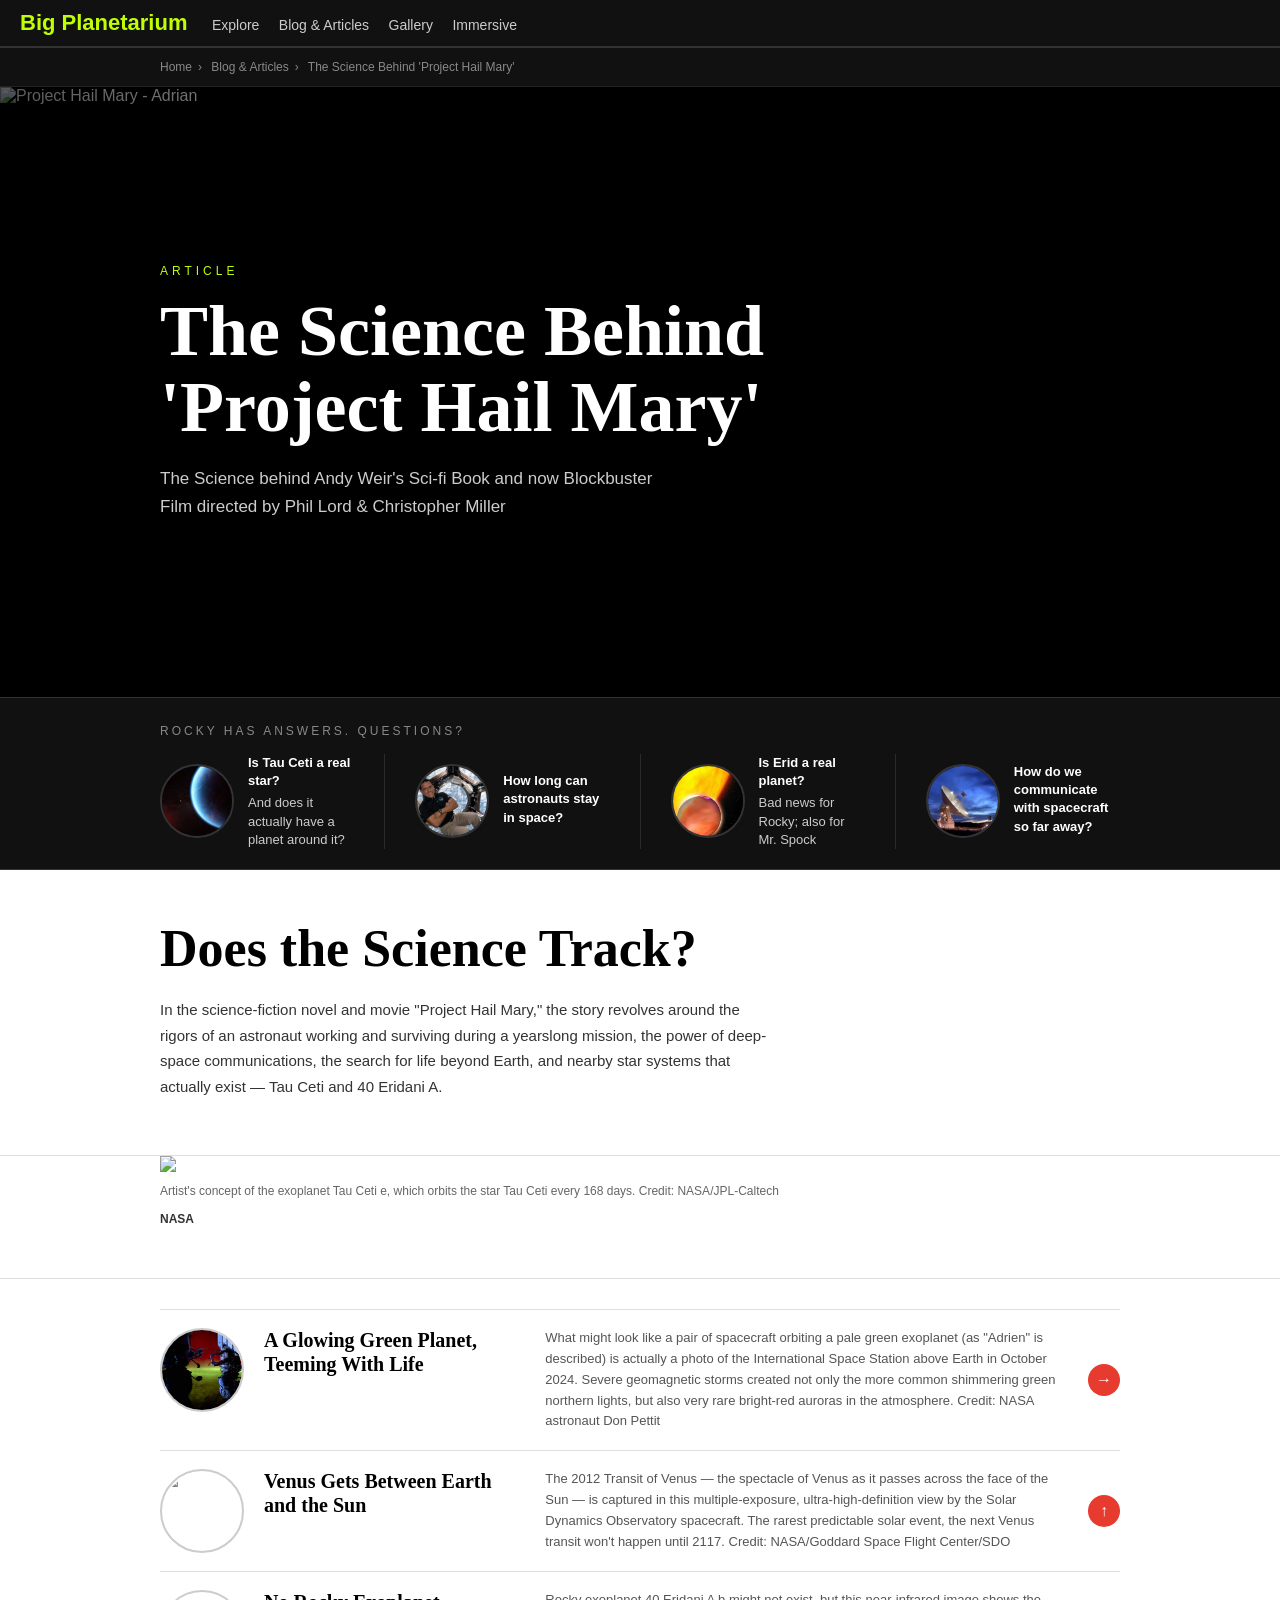
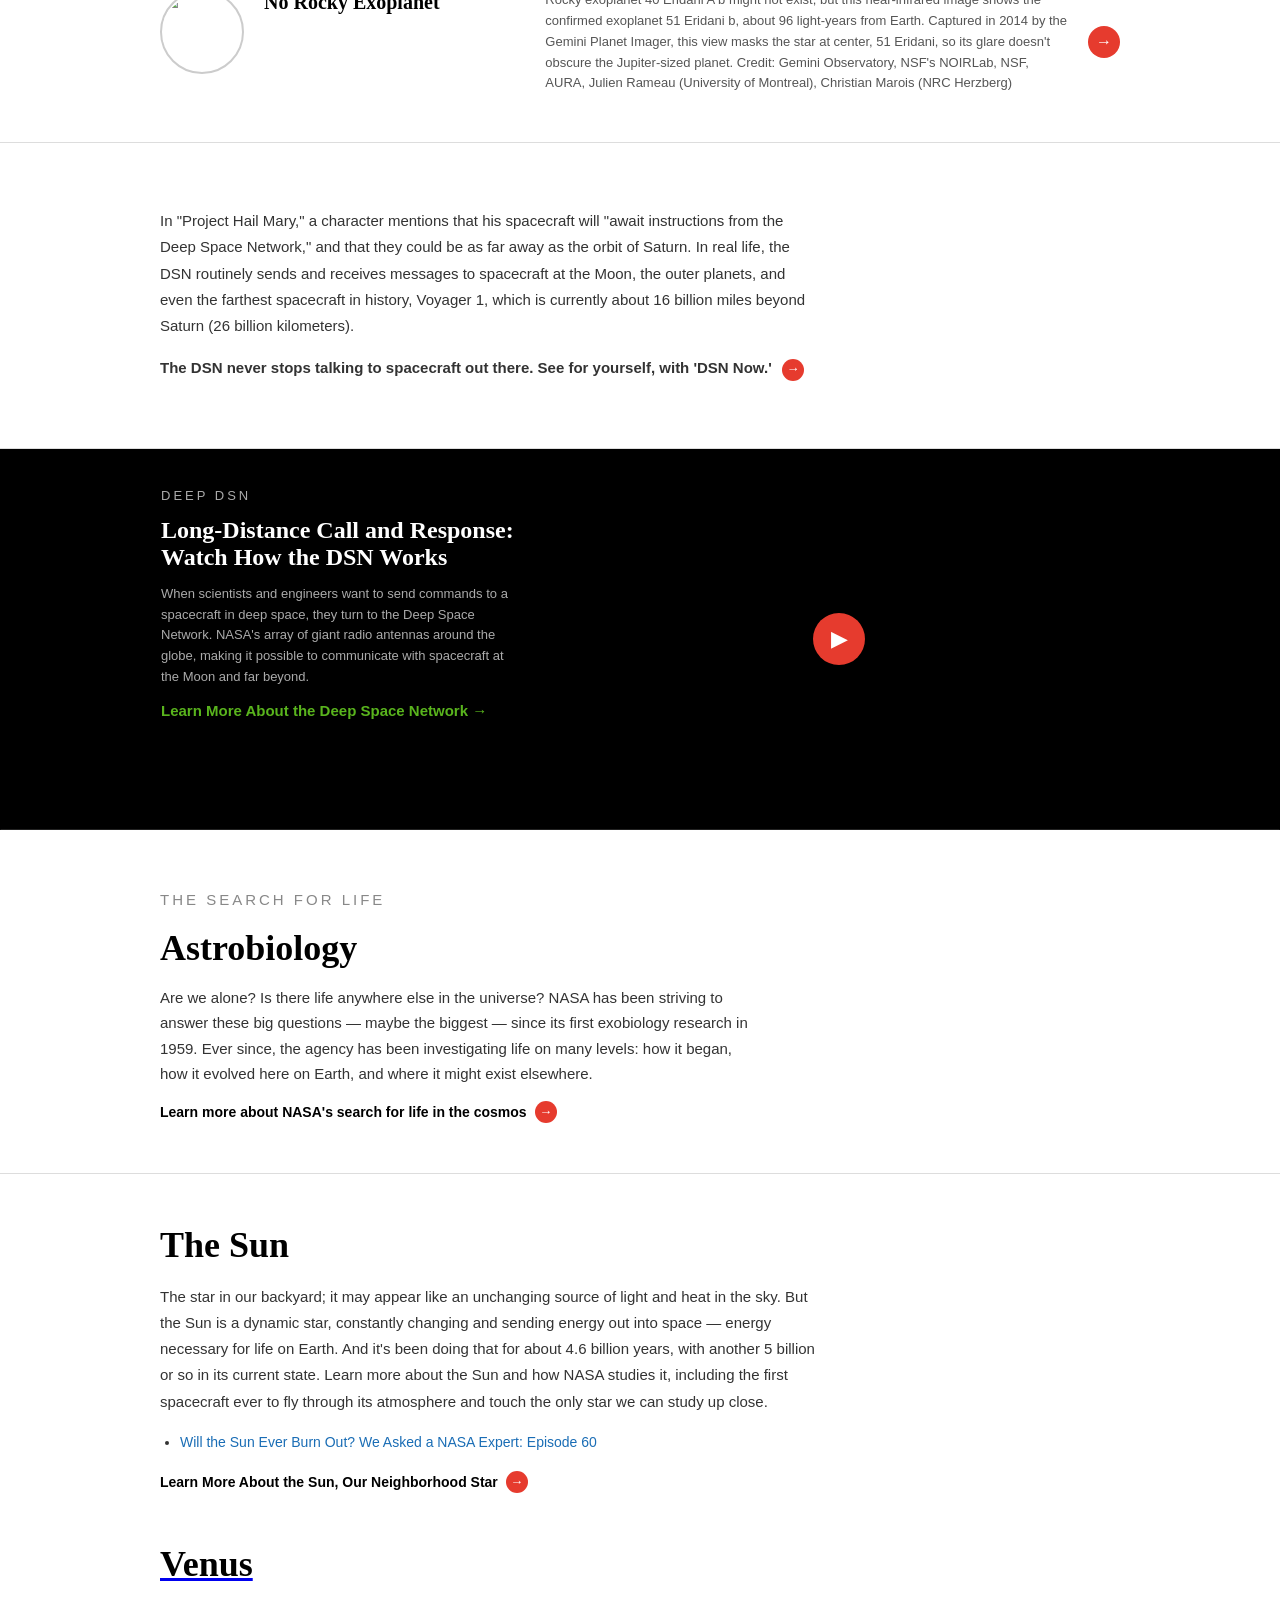
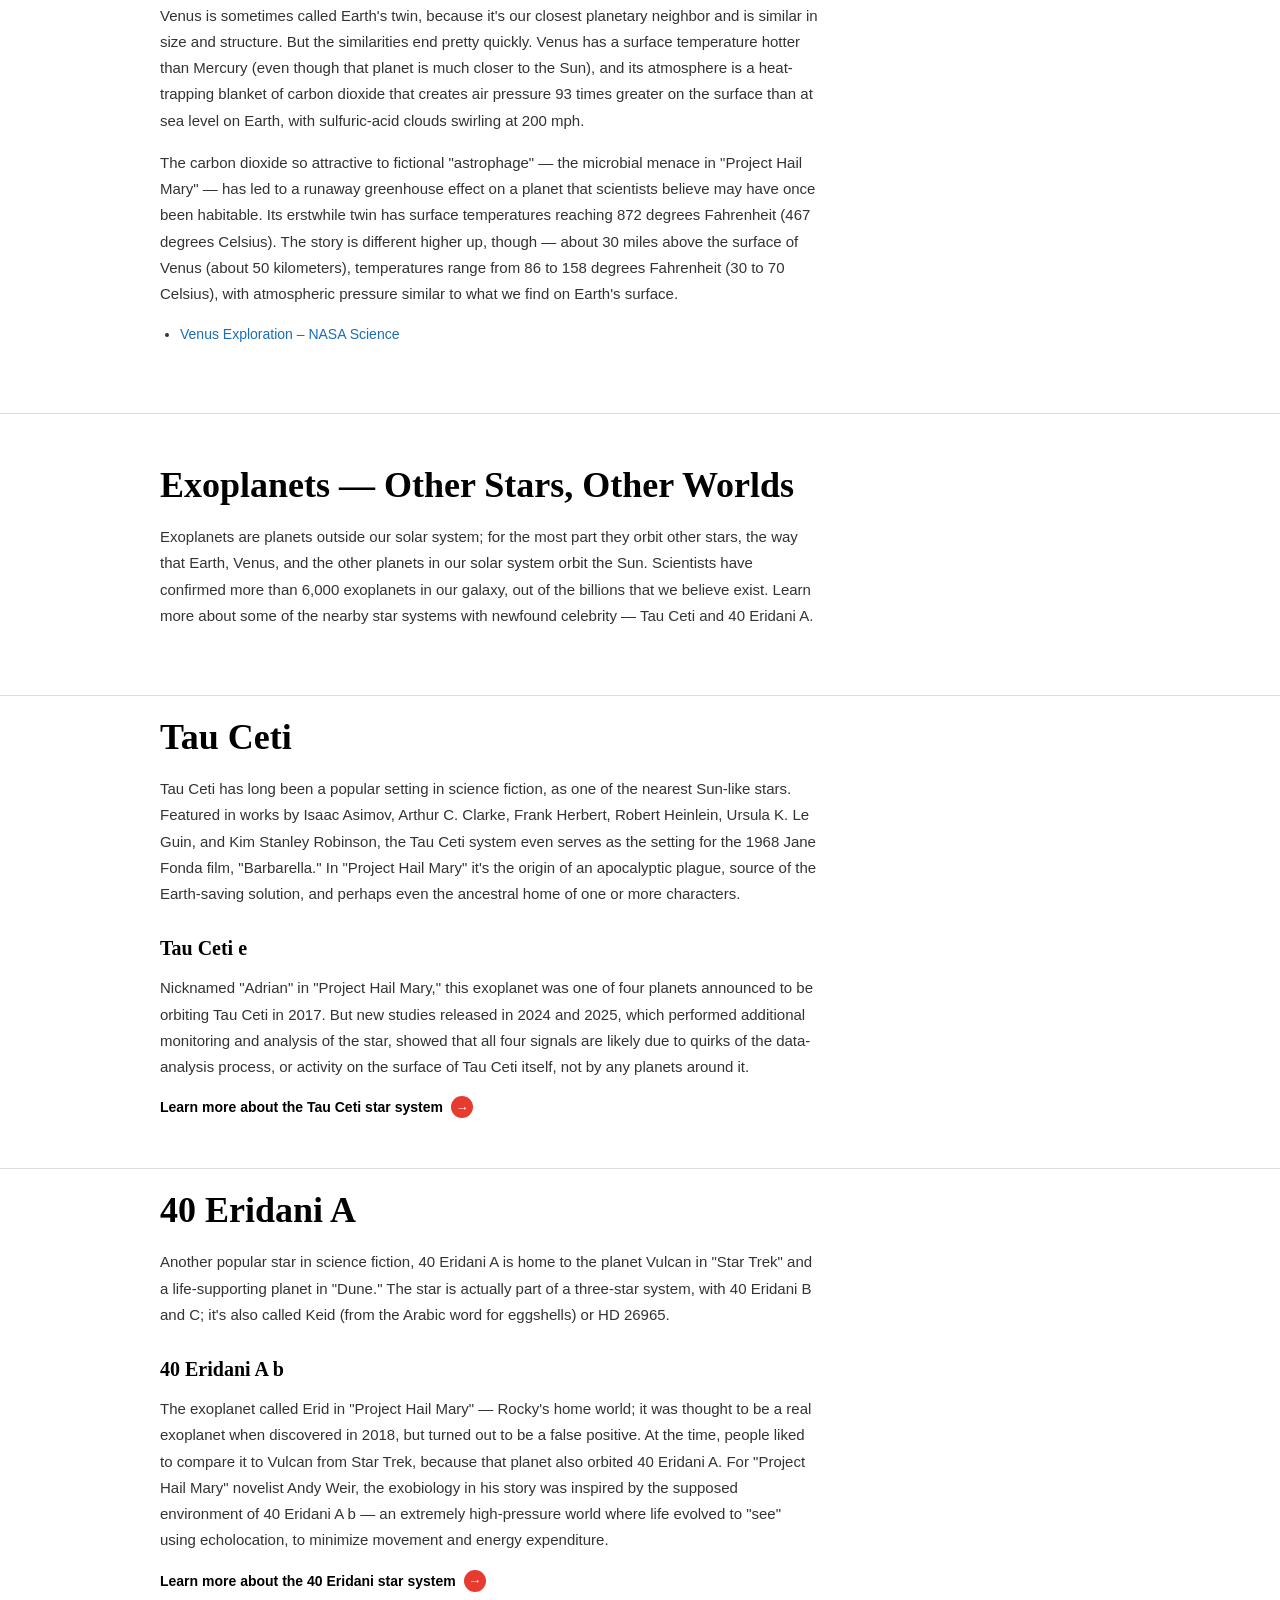
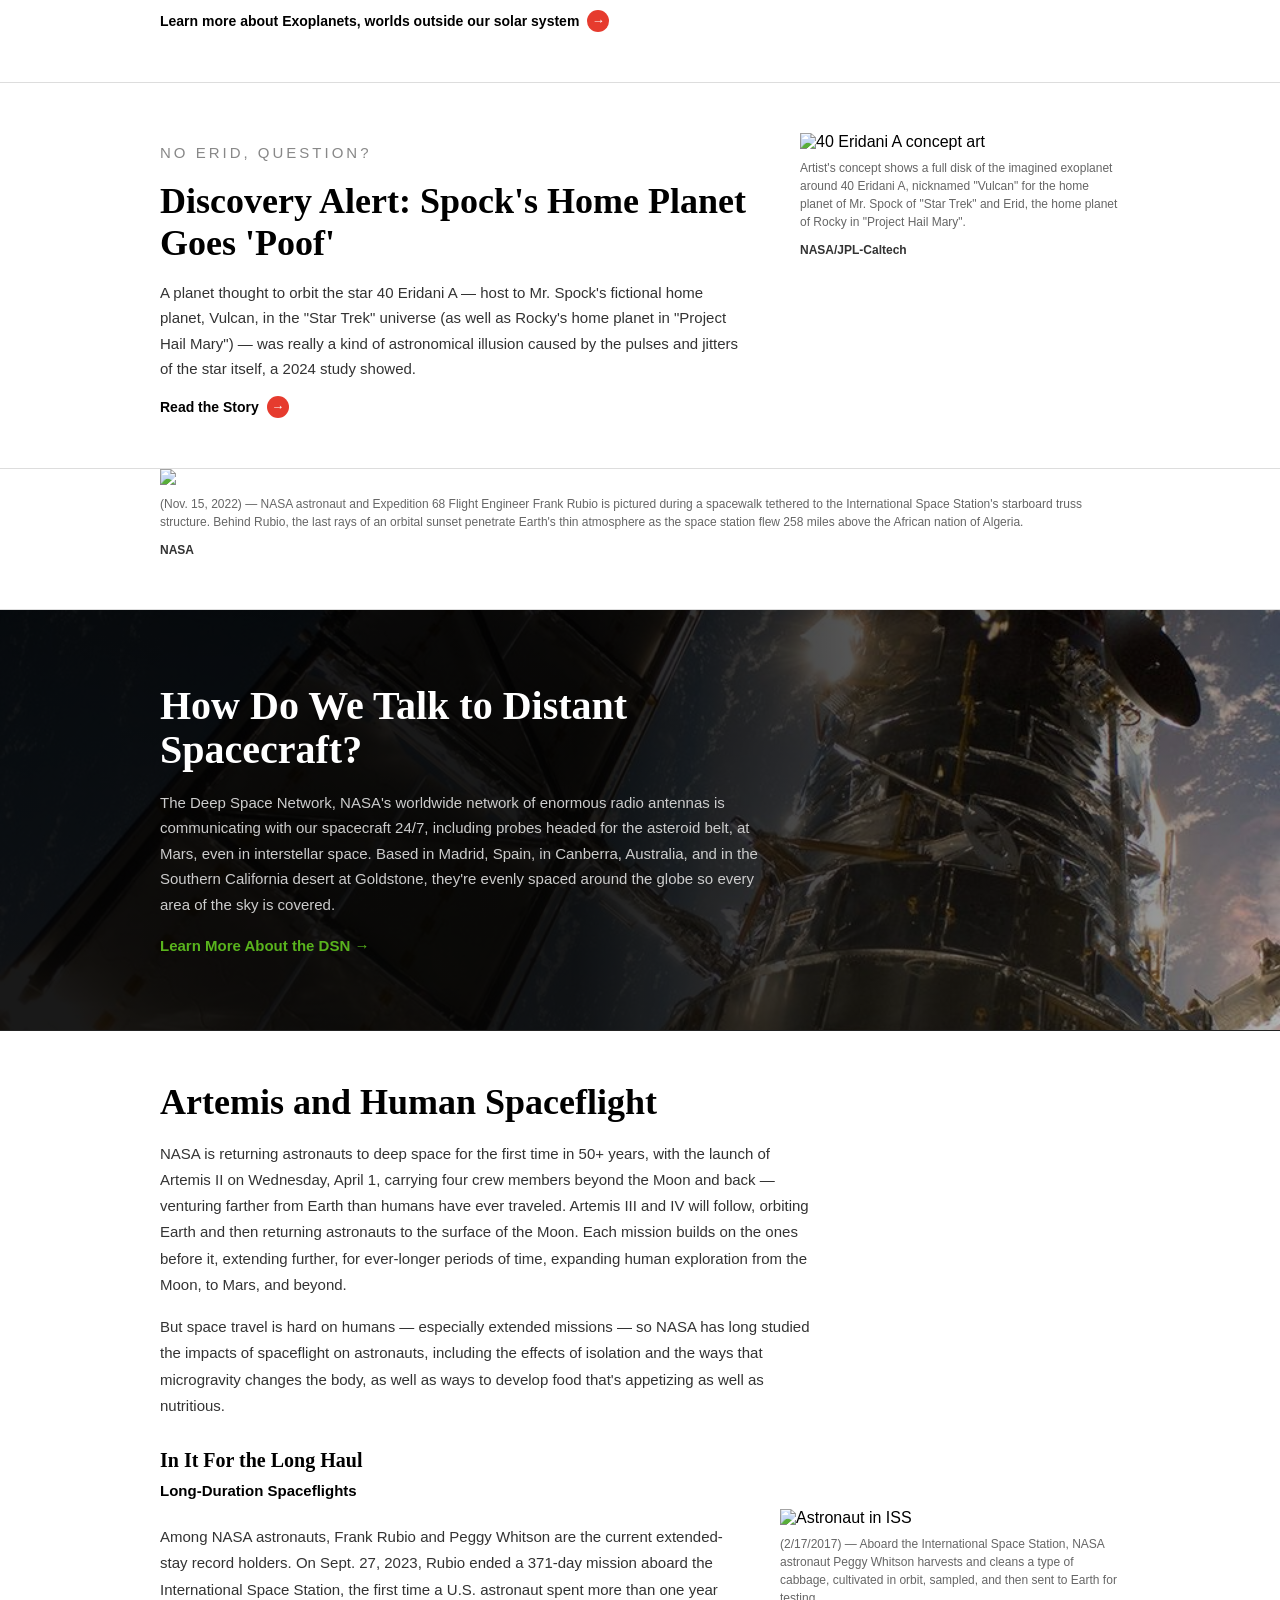
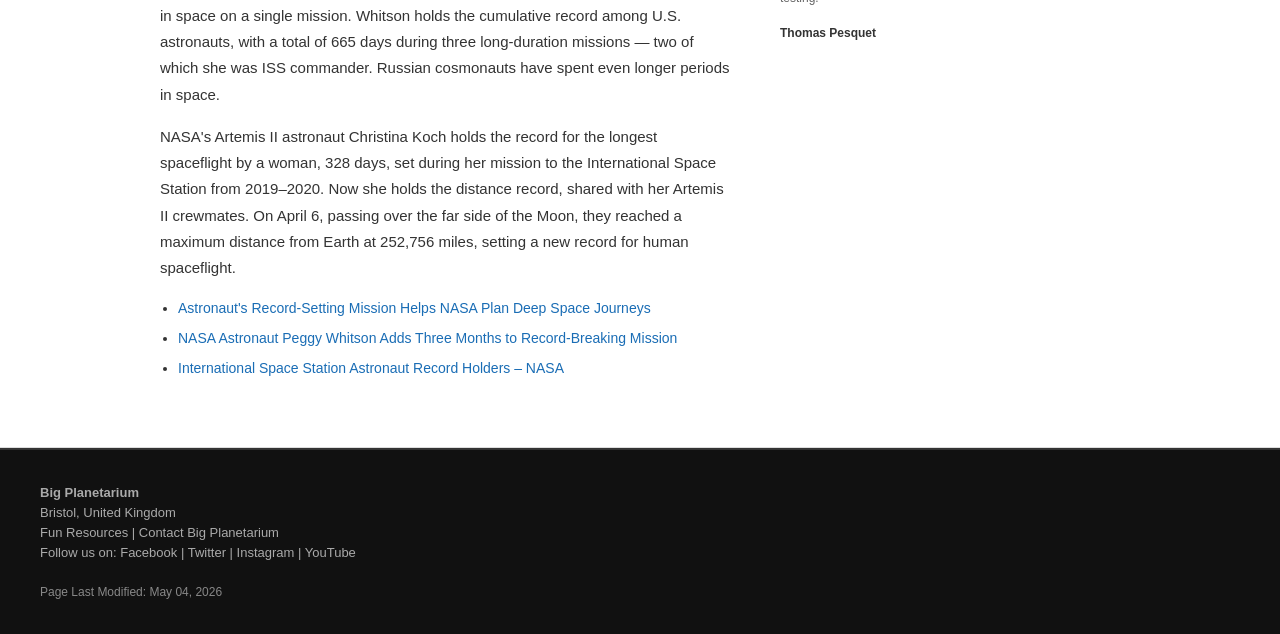
==== tau-ceti.html @ 859c934b "upload Venus overview, and PHM article" ====
<!DOCTYPE html>
<html lang="en">
<head>
    <meta charset="UTF-8">
    <meta name="viewport" content="width=device-width, initial-scale=1.0">
    <title>The Science Behind 'Project Hail Mary'</title>
    <link rel="stylesheet" href="style.css">
    <style>
        /* ── Article-page specific styles ── */

        /* breadcrumb */
        .breadcrumb {
            font-size: 12px;
            color: #888;
            padding: 12px 160px;
            background-color: #111;
            border-bottom: 1px solid #222;
        }
        .breadcrumb a { color: #888; text-decoration: none; }
        .breadcrumb a:hover { color: #fff; }
        .breadcrumb span { margin: 0 6px; }

        /* article hero — full immersive, matches index.html hero */
        .article-hero {
            background: linear-gradient(
                90deg,
                rgba(0, 0, 0, 0.65),
                rgba(0, 0, 0, 0.0)
            );
            border-bottom: 1px solid #333;
            position: relative;
            overflow: hidden;
            min-height: 50vh;
            display: flex;
            padding: 80px 160px;
            flex-direction: column;
            justify-content: center;
            align-items: flex-start;
        }

        /* background image sits behind content */
        .article-hero-bg {
            position: absolute;
            z-index: -1;
            top: 50%;
            left: 50%;
            transform: translate(-50%, -50%);
            min-width: 100%;
            min-height: 100%;
            object-fit: contain;
            
        }

        .article-hero .hero-label {
            font-size: 12px;
            letter-spacing: 4px;
            color: #c0fe04;
            text-transform: uppercase;
            margin: 0 0 16px 0;
        }

        .article-hero h1 {
            font-family: Rogan, serif;
            font-weight: bold;
            font-size: 72px;
            color: #fff;
            line-height: 1.05;
            margin: 0 0 20px 0;
            max-width: 700px;
        }

        .article-hero .hero-sub {
            font-size: 17px;
            color: #ccc;
            max-width: 520px;
            line-height: 1.6;
            margin: 0;
        }

        /* article title block */
        .article-title-block {
            background-color: #fff;
            color: #000;
            padding: 50px 160px 40px;
            border-bottom: 1px solid #ddd;
        }
        .article-title-block h1 {
            font-family: Rogan, serif;
            font-size: 52px;
            font-weight: bold;
            line-height: 1.1;
            margin: 0 0 20px 0;
            max-width: 700px;
            color: #000;
        }
        .article-title-block .intro-text {
            font-size: 15px;
            color: #333;
            line-height: 1.7;
            max-width: 620px;
            margin-bottom: 16px;
        }

        /* dark Q&A strip */
        .qa-strip {
            background-color: #111;
            padding: 20px 160px;
            border-bottom: 1px solid #333;
        }
        .qa-strip .label {
            margin-bottom: 16px;
        }
        .qa-row {
            display: flex;
            gap: 0;
            align-items: stretch;
        }
        .qa-item {
            display: flex;
            align-items: center;
            gap: 14px;
            flex: 1;
            padding-right: 30px;
            border-right: 1px solid #2a2a2a;
            margin-right: 30px;
            cursor: pointer;
        }
        .qa-item:last-child {
            border-right: none;
            margin-right: 0;
            padding-right: 0;
        }
        .qa-item img {
            width: 70px;
            height: 70px;
            border-radius: 50%;
            object-fit: cover;
            flex-shrink: 0;
            border: 2px solid #333;
        }
        .qa-item-text p {
            margin: 0;
            font-size: 13px;
            color: #ccc;
            line-height: 1.4;
        }
        .qa-item-text p:first-child {
            font-weight: bold;
            color: #fff;
            margin-bottom: 4px;
        }

        /* article content sections (white bg) */
        .article-section {
            background-color: #fff;
            color: #000;
            padding: 50px 160px;
            border-bottom: 1px solid #ddd;
        }
        .article-section h2 {
            font-family: Rogan, serif;
            font-size: 36px;
            font-weight: bold;
            margin: 0 0 18px 0;
            max-width: 680px;
            color: #000;
        }
        .article-section h3 {
            font-family: Rogan, serif;
            font-size: 20px;
            font-weight: bold;
            margin: 30px 0 10px;
            color: #000;
        }
        .article-section p {
            font-size: 15px;
            color: #333;
            line-height: 1.75;
            max-width: 660px;
            margin-bottom: 16px;
        }
        .article-section ul {
            padding-left: 18px;
            max-width: 660px;
        }
        .article-section ul li {
            font-size: 14px;
            color: #333;
            line-height: 1.7;
            margin-bottom: 6px;
        }
        .article-section ul li a {
            color: #1a6db5;
            text-decoration: none;
        }
        .article-section ul li a:hover { text-decoration: underline; }

        /* two-column article layout (text left, image right) */
        .article-two-col {
            display: flex;
            gap: 50px;
            align-items: flex-start;
        }
        .article-two-col .col-text { flex: 1; }
        .article-two-col .col-img {
            flex: 0 0 340px;
        }
        .article-two-col .col-img img {
            width: 100%;
            object-fit: cover;
            display: block;
        }
        .article-two-col .col-img .img-caption {
            font-size: 12px;
            color: #666;
            line-height: 1.5;
            margin-top: 8px;
        }
        .article-two-col .col-img .img-credit {
            font-size: 12px;
            color: #333;
            font-weight: bold;
            margin-top: 3px;
        }

        /* "Images at top" linked list */
        .images-list {
            background-color: #fff;
            padding: 30px 160px;
            border-bottom: 1px solid #ddd;
        }
        .images-list h4 {
            font-size: 14px;
            color: #333;
            margin: 0 0 20px;
            font-weight: normal;
        }
        .images-list-item {
            display: flex;
            align-items: flex-start;
            gap: 20px;
            padding: 18px 0;
            border-top: 1px solid #ddd;
        }
        .images-list-item img {
            width: 80px;
            height: 80px;
            border-radius: 50%;
            object-fit: cover;
            flex-shrink: 0;
            border: 2px solid #ccc;
        }
        .images-list-item .item-title {
            font-family: Rogan, serif;
            font-size: 20px;
            font-weight: bold;
            color: #000;
            flex: 1;
            line-height: 1.2;
        }
        .images-list-item .item-desc {
            font-size: 13px;
            color: #555;
            line-height: 1.6;
            flex: 2;
        }
        .images-list-item .item-arrow {
            width: 32px;
            height: 32px;
            background-color: #e63b2e;
            border-radius: 50%;
            display: flex;
            align-items: center;
            justify-content: center;
            flex-shrink: 0;
            color: #fff;
            font-size: 16px;
            text-decoration: none;
            align-self: center;
        }

        /* full-width inline image */
        .article-full-img {
            background-color: #fff;
            padding: 0 160px 40px;
            border-bottom: 1px solid #ddd;
        }
        .article-full-img img {
            width: 100%;
            max-height: 480px;
            object-fit: cover;
            display: block;
        }
        .article-full-img .img-caption {
            font-size: 12px;
            color: #666;
            margin-top: 8px;
            line-height: 1.5;
        }
        .article-full-img .img-credit {
            font-size: 12px;
            color: #333;
            font-weight: bold;
        }

        /* related links list inside article-section */
        .related-links {
            list-style: none;
            padding: 0;
            margin: 12px 0 20px;
            max-width: 660px;
            border-top: 1px solid #ddd;
        }
        .related-links li {
            border-bottom: 1px solid #ddd;
        }
        .related-links li a {
            display: flex;
            align-items: center;
            gap: 14px;
            padding: 14px 0;
            text-decoration: none;
        }
        .related-links li a img {
            width: 60px;
            height: 60px;
            border-radius: 50%;
            object-fit: cover;
            flex-shrink: 0;
            border: 2px solid #ccc;
        }
        .related-links li a .link-title {
            font-family: Rogan, serif;
            font-size: 18px;
            font-weight: bold;
            color: #000;
            flex: 1;
        }
        .related-links li a .link-arrow {
            width: 28px;
            height: 28px;
            background-color: #e63b2e;
            border-radius: 50%;
            display: flex;
            align-items: center;
            justify-content: center;
            color: #fff;
            font-size: 14px;
            flex-shrink: 0;
        }

        /* dark feature section (full bleed bg image) */
        .dark-feature {
            position: relative;
            overflow: hidden;
            min-height: 420px;
            display: flex;
            align-items: center;
            border-bottom: 1px solid #222;
            background: linear-gradient(90deg, rgba(0,0,0,0.9) 45%, rgba(0,0,0,0.3) 100%);
        }
        .dark-feature-bg {
            position: absolute;
            z-index: -1;
            top: 50%; left: 50%;
            transform: translate(-50%, -50%);
            min-width: 100%; min-height: 100%;
            object-fit: cover;
        }
        .dark-feature-content {
            padding: 60px 160px;
            max-width: 620px;
            color: #fff;
        }
        .dark-feature-content h2 {
            font-family: Rogan, serif;
            font-size: 40px;
            font-weight: bold;
            margin: 0 0 18px;
            line-height: 1.1;
        }
        .dark-feature-content p {
            font-size: 15px;
            color: #ccc;
            line-height: 1.7;
            margin-bottom: 20px;
        }

        /* video embed card */
        .video-card {
            background-color: #000000;
            border: 1px solid #000000;
            padding: 30px 160px;
            display: flex;
            gap: 40px;
            align-items: flex-start;
            border-bottom: 1px solid #222;
        }
        .video-card-text {
            flex: 1;
        }
        .video-card-text .label { margin-bottom: 10px; }
        .video-card-text h3 {
            font-family: Rogan, serif;
            font-size: 24px;
            font-weight: bold;
            color: #fff;
            margin: 0 0 12px;
        }
        .video-card-text p {
            font-size: 13px;
            color: #aaa;
            line-height: 1.6;
            margin-bottom: 14px;
        }
        .video-card-thumb {
            flex: 0 0 340px;
            position: relative;
        }
        .video-card-thumb img {
            width: 100%;
            height: 200px;
            object-fit: cover;
            display: block;
        }
        .play-btn {
            position: absolute;
            top: 50%; left: 50%;
            transform: translate(-50%, -50%);
            width: 52px; height: 52px;
            background-color: #e63b2e;
            border-radius: 50%;
            display: flex;
            align-items: center;
            justify-content: center;
            font-size: 22px;
            color: #fff;
            text-decoration: none;
        }

        /* card grid (2–4 up) */
        .card-grid {
            display: flex;
            gap: 16px;
            flex-wrap: wrap;
        }
        .card-grid .card {
            flex: 1;
            min-width: 200px;
        }

        /* "No Erid, Question?" section */
        .no-erid {
            background-color: #fff;
            color: #000;
            padding: 50px 160px;
            border-bottom: 1px solid #ddd;
            display: flex;
            gap: 50px;
            align-items: flex-start;
        }
        .no-erid .col-text { flex: 1; }
        .no-erid .col-text .label { color: #888; }
        .no-erid .col-text h2 {
            font-family: Rogan, serif;
            font-size: 36px;
            font-weight: bold;
            margin: 10px 0 16px;
            color: #000;
        }
        .no-erid .col-text p {
            font-size: 15px;
            color: #333;
            line-height: 1.7;
            margin-bottom: 14px;
        }
        .no-erid .col-img {
            flex: 0 0 320px;
        }
        .no-erid .col-img img {
            width: 100%;
            object-fit: cover;
        }
        .no-erid .col-img .img-caption {
            font-size: 12px;
            color: #666;
            margin-top: 8px;
            line-height: 1.5;
        }
        .no-erid .col-img .img-credit {
            font-size: 12px;
            color: #333;
            font-weight: bold;
        }

        /* inline learn-more red dot */
        .learn-more-dark {
            display: inline-flex;
            align-items: center;
            gap: 8px;
            color: #000;
            font-weight: bold;
            font-size: 14px;
            text-decoration: none;
        }
        .learn-more-dark .dot {
            display: inline-flex;
            align-items: center;
            justify-content: center;
            width: 22px; height: 22px;
            background-color: #e63b2e;
            border-radius: 50%;
            color: #fff;
            font-size: 13px;
        }
        .learn-more-dark:hover { opacity: 0.8; }

        /* what hardships grid */
        .hardships-grid {
            display: grid;
            grid-template-columns: repeat(4, 1fr);
            gap: 16px;
            max-width: 740px;
        }
        .hardship-card {
            position: relative;
            overflow: hidden;
        }
        .hardship-card img {
            width: 100%;
            height: 180px;
            object-fit: cover;
            display: block;
        }
        .hardship-card .hc-label {
            position: absolute;
            bottom: 0; left: 0; right: 0;
            background: linear-gradient(transparent, rgba(0,0,0,0.85));
            padding: 20px 10px 10px;
            font-size: 13px;
            font-weight: bold;
            color: #fff;
        }
        .hardship-card .hc-arrow {
            position: absolute;
            bottom: 8px; right: 8px;
            width: 24px; height: 24px;
            background-color: #e63b2e;
            border-radius: 50%;
            display: flex;
            align-items: center;
            justify-content: center;
            color: #fff;
            font-size: 12px;
        }
    </style>
</head>
<body>

<header>
    <div class="navbar">
        <span class="logo">Big Planetarium</span>
        <a href="index.html">Explore</a>
        <a href="#">Blog &amp; Articles</a>
        <a href="#">Gallery</a>
        <a href="#">Immersive</a>
    </div>
</header>

<!-- breadcrumb -->
<div class="breadcrumb">
    <a href="index.html">Home</a><span>›</span>
    <a href="#">Blog &amp; Articles</a><span>›</span>
    The Science Behind 'Project Hail Mary'
</div>

<main>

    <!-- full immersive hero -->
    <div class="article-hero">
        <img class="article-hero-bg" src="assets/adrian_1.jpg" alt="Project Hail Mary - Adrian">
        <p class="hero-label">ARTICLE</p>
        <h1>The Science Behind<br>'Project Hail Mary'</h1>
        <p class="hero-sub">The Science behind Andy Weir's Sci-fi Book and now Blockbuster Film directed by Phil Lord & Christopher Miller</p>
    </div>
    
    <!-- ROCKY has answers – Q&A strip -->
    <div class="qa-strip">
        <p class="label">ROCKY HAS ANSWERS. QUESTIONS?</p>
        <div class="qa-row">
            <div class="qa-item">
                <img src="assets/tauceti_question.jpg" alt="Tau Ceti">
                <div class="qa-item-text">
                    <p>Is Tau Ceti a real star?</p>
                    <p>And does it actually have a planet around it?</p>
                </div>
            </div>
            <div class="qa-item">
                <img src="assets/astronaut_iss.jpg" alt="Astronauts">
                <div class="qa-item-text">
                    <p>How long can astronauts stay in space?</p>
                    <p></p>
                </div>
            </div>
            <div class="qa-item">
                <img src="assets/Erid_question.jpg" alt="Erid">
                <div class="qa-item-text">
                    <p>Is Erid a real planet?</p>
                    <p>Bad news for Rocky; also for Mr. Spock</p>
                </div>
            </div>
            <div class="qa-item">
                <img src="assets/comms.png" alt="Deep Space">
                <div class="qa-item-text">
                    <p>How do we communicate with spacecraft so far away?</p>
                    <p></p>
                </div>
            </div>
        </div>
    </div>
    <!-- title + intro -->
    <div class="article-title-block">
        <h1>Does the Science Track?</h1>
        <p class="intro-text">
            In the science-fiction novel and movie "Project Hail Mary," the story revolves around 
            the rigors of an astronaut working and surviving during a yearslong mission, the power 
            of deep-space communications, the search for life beyond Earth, and nearby star systems 
            that actually exist — Tau Ceti and 40 Eridani A.
        </p>
    </div>
        <div class="article-full-img">
            <img src="assets/PHM_adrian.png" alt="Tau Ceti E">
            <p class="img-caption">Artist's concept of the exoplanet Tau Ceti e, which orbits the star Tau Ceti every 168 days. Credit: NASA/JPL-Caltech</p>
            <p class="img-credit">NASA</p>
        </div>


    <!-- Images at top linked list -->
    <div class="images-list">
        <div class="images-list-item">
            <img src="assets/project-hail-mary.jpg" alt="Green Planet">
            <div class="item-title">A Glowing Green Planet,<br>Teeming With Life</div>
            <div class="item-desc">
                What might look like a pair of spacecraft orbiting a pale green exoplanet (as "Adrien" is described) is actually a photo of the International Space Station above Earth in October 2024. Severe geomagnetic storms created not only the more common shimmering green northern lights, but also very rare bright-red auroras in the atmosphere. Credit: NASA astronaut Don Pettit
            </div>
            <a href="#" class="item-arrow">→</a>
        </div>
        <div class="images-list-item">
            <img src="assets/Venus_Transit_Across_Sun_.jpeg" alt="Venus Transit">
            <div class="item-title">Venus Gets Between Earth and the Sun</div>
            <div class="item-desc">
                The 2012 Transit of Venus — the spectacle of Venus as it passes across the face of the Sun — is captured in this multiple-exposure, ultra-high-definition view by the Solar Dynamics Observatory spacecraft. The rarest predictable solar event, the next Venus transit won't happen until 2117. Credit: NASA/Goddard Space Flight Center/SDO
            </div>
            <a href="#" class="item-arrow">↑</a>
        </div>
        <div class="images-list-item">
            <img src="assets/ERid.jpeg" alt="No Rocky Exoplanet">
            <div class="item-title">No Rocky Exoplanet</div>
            <div class="item-desc">
                Rocky exoplanet 40 Eridani A b might not exist, but this near-infrared image shows the confirmed exoplanet 51 Eridani b, about 96 light-years from Earth. Captured in 2014 by the Gemini Planet Imager, this view masks the star at center, 51 Eridani, so its glare doesn't obscure the Jupiter-sized planet. Credit: Gemini Observatory, NSF's NOIRLab, NSF, AURA, Julien Rameau (University of Montreal), Christian Marois (NRC Herzberg)
            </div>
            <a href="#" class="item-arrow">→</a>
        </div>
    </div>

    <!-- DSN text block -->
    <div class="article-section">
        <p>
            In "Project Hail Mary," a character mentions that his spacecraft will "await instructions from the 
            Deep Space Network," and that they could be as far away as the orbit of Saturn. In real life, the DSN 
            routinely sends and receives messages to spacecraft at the Moon, the outer planets, and even the farthest 
            spacecraft in history, Voyager 1, which is currently about 16 billion miles beyond Saturn (26 billion kilometers).
        </p>
        <p style="font-weight:bold;">
            The DSN never stops talking to spacecraft out there. See for yourself, with 'DSN Now.'
            <a href="#" class="learn-more-dark" style="margin-left:6px;"><span class="dot">→</span></a>
        </p>
    </div>

    <!-- DSN Video card -->
    <div class="video-card">
        <div class="video-card-text">
            <p class="label">DEEP DSN</p>
            <h3>Long-Distance Call and Response: Watch How the DSN Works</h3>
            <p>
                When scientists and engineers want to send commands to a spacecraft in deep space, they turn to the 
                Deep Space Network. NASA's array of giant radio antennas around the globe, making it possible to 
                communicate with spacecraft at the Moon and far beyond.
            </p>
            <a href="#" class="learn-more">Learn More About the Deep Space Network →</a>
        </div>
        <div class="video-card-thumb">
            <iframe width="560" height="315" src="https://www.youtube.com/embed/6WFj-CKldv4" title="How Do We Communicate with Faraway Spacecraft?" frameborder="0" allow="accelerometer; autoplay; clipboard-write; encrypted-media; gyroscope; picture-in-picture; web-share" referrerpolicy="strict-origin-when-cross-origin" allowfullscreen></iframe>
            <a href="#" class="play-btn">▶</a>
        </div>
    </div>

    <!-- Astrobiology -->
    <div class="no-erid">
        <div class="col-text">
            <p class="label">THE SEARCH FOR LIFE</p>
            <h2>Astrobiology</h2>
            <p>
                Are we alone? Is there life anywhere else in the universe? NASA has been striving to answer these 
                big questions — maybe the biggest — since its first exobiology research in 1959. Ever since, the 
                agency has been investigating life on many levels: how it began, how it evolved here on Earth, and 
                where it might exist elsewhere.
            </p>
            <a href="#" class="learn-more-dark">Learn more about NASA's search for life in the cosmos <span class="dot">→</span></a>
        </div>
        <div class="col-img">
        </div>
    </div>

    <!-- The Sun -->
    <div class="article-section">
        <h2>The Sun</h2>
        <p>
            The star in our backyard; it may appear like an unchanging source of light and heat in the sky. But the Sun 
            is a dynamic star, constantly changing and sending energy out into space — energy necessary for life on Earth. 
            And it's been doing that for about 4.6 billion years, with another 5 billion or so in its current state. 
            Learn more about the Sun and how NASA studies it, including the first spacecraft ever to fly through its atmosphere 
            and touch the only star we can study up close.
        </p>
        <ul style="list-style:disc;padding-left:20px;max-width:600px;">
            <li style="font-size:14px;color:#333;margin-bottom:6px;">
                <a href="#" style="color:#1a6db5;text-decoration:none;">Will the Sun Ever Burn Out? We Asked a NASA Expert: Episode 60</a>
            </li>
        </ul>
        <a href="#" class="learn-more-dark">Learn More About the Sun, Our Neighborhood Star <span class="dot">→</span></a>

        
        <a href="Venus.html"><h2 style="margin-top:50px;" text-decoration="none">Venus</h2></a>
        <p>
            Venus is sometimes called Earth's twin, because it's our closest planetary neighbor and is similar in size 
            and structure. But the similarities end pretty quickly. Venus has a surface temperature hotter than Mercury 
            (even though that planet is much closer to the Sun), and its atmosphere is a heat-trapping blanket of carbon 
            dioxide that creates air pressure 93 times greater on the surface than at sea level on Earth, with sulfuric-acid 
            clouds swirling at 200 mph.
        </p>
        <p>
            The carbon dioxide so attractive to fictional "astrophage" — the microbial menace in "Project Hail Mary" — has 
            led to a runaway greenhouse effect on a planet that scientists believe may have once been habitable. Its erstwhile 
            twin has surface temperatures reaching 872 degrees Fahrenheit (467 degrees Celsius). The story is different 
            higher up, though — about 30 miles above the surface of Venus (about 50 kilometers), temperatures range from 
            86 to 158 degrees Fahrenheit (30 to 70 Celsius), with atmospheric pressure similar to what we find on Earth's surface.
        </p>
        <ul style="list-style:disc;padding-left:20px;max-width:600px;">
            <li style="font-size:14px;color:#333;">
                <a href="#" style="color:#1a6db5;text-decoration:none;">Venus Exploration – NASA Science</a>
            </li>
        </ul>
    </div>

    <!-- Exoplanets section -->
    <div class="article-section">
        <h2>Exoplanets — Other Stars, Other Worlds</h2>
        <p>
            Exoplanets are planets outside our solar system; for the most part they orbit other stars, the way that Earth, 
            Venus, and the other planets in our solar system orbit the Sun. Scientists have confirmed more than 6,000 
            exoplanets in our galaxy, out of the billions that we believe exist. Learn more about some of the nearby star 
            systems with newfound celebrity — Tau Ceti and 40 Eridani A.
        </p>
    </div>

    <!-- Tau Ceti -->
    <div class="article-section" style="padding-top: 20px;">
        <h2>Tau Ceti</h2>
        <p>
            Tau Ceti has long been a popular setting in science fiction, as one of the nearest Sun-like stars. Featured in 
            works by Isaac Asimov, Arthur C. Clarke, Frank Herbert, Robert Heinlein, Ursula K. Le Guin, and Kim Stanley 
            Robinson, the Tau Ceti system even serves as the setting for the 1968 Jane Fonda film, "Barbarella." In 
            "Project Hail Mary" it's the origin of an apocalyptic plague, source of the Earth-saving solution, and perhaps 
            even the ancestral home of one or more characters.
        </p>
        <h3>Tau Ceti e</h3>
        <p>
            Nicknamed "Adrian" in "Project Hail Mary," this exoplanet was one of four planets announced to be orbiting Tau 
            Ceti in 2017. But new studies released in 2024 and 2025, which performed additional monitoring and analysis of 
            the star, showed that all four signals are likely due to quirks of the data-analysis process, or activity on 
            the surface of Tau Ceti itself, not by any planets around it.
        </p>
        <a href="#" class="learn-more-dark">Learn more about the Tau Ceti star system <span class="dot">→</span></a>
    </div>

    <!-- 40 Eridani A -->
    <div class="article-section" style="padding-top: 20px;">
        <h2>40 Eridani A</h2>
        <p>
            Another popular star in science fiction, 40 Eridani A is home to the planet Vulcan in "Star Trek" and a 
            life-supporting planet in "Dune." The star is actually part of a three-star system, with 40 Eridani B and C; 
            it's also called Keid (from the Arabic word for eggshells) or HD 26965.
        </p>
        <h3>40 Eridani A b</h3>
        <p>
            The exoplanet called Erid in "Project Hail Mary" — Rocky's home world; it was thought to be a real exoplanet 
            when discovered in 2018, but turned out to be a false positive. At the time, people liked to compare it to 
            Vulcan from Star Trek, because that planet also orbited 40 Eridani A. For "Project Hail Mary" novelist Andy 
            Weir, the exobiology in his story was inspired by the supposed environment of 40 Eridani A b — an extremely 
            high-pressure world where life evolved to "see" using echolocation, to minimize movement and energy expenditure.
        </p>
        <a href="#" class="learn-more-dark">Learn more about the 40 Eridani star system <span class="dot">→</span></a>
        <br><br>
        <a href="#" class="learn-more-dark">Learn more about Exoplanets, worlds outside our solar system <span class="dot">→</span></a>
    </div>

    <!-- Discovery Alert: Spock's Home Planet -->
    <div class="no-erid">
        <div class="col-text">
            <p class="label">NO ERID, QUESTION?</p>
            <h2>Discovery Alert: Spock's Home Planet Goes 'Poof'</h2>
            <p>
                A planet thought to orbit the star 40 Eridani A — host to Mr. Spock's fictional home planet, Vulcan, 
                in the "Star Trek" universe (as well as Rocky's home planet in "Project Hail Mary") — was really a kind 
                of astronomical illusion caused by the pulses and jitters of the star itself, a 2024 study showed.
            </p>
            <a href="#" class="learn-more-dark">Read the Story <span class="dot">→</span></a>
        </div>
        <div class="col-img">
            <img src="assets/noerid-question.png" alt="40 Eridani A concept art">
            <p class="img-caption">Artist's concept shows a full disk of the imagined exoplanet around 40 Eridani A, nicknamed "Vulcan" for the home planet of Mr. Spock of "Star Trek" and Erid, the home planet of Rocky in "Project Hail Mary".</p>
            <p class="img-credit">NASA/JPL-Caltech</p>
        </div>
    </div>

    <!-- Full-width inline image -->
    <div class="article-full-img">
        <img src="assets/spacewalk.jpg" alt="Astronaut spacewalk">
        <p class="img-caption">(Nov. 15, 2022) — NASA astronaut and Expedition 68 Flight Engineer Frank Rubio is pictured during a spacewalk tethered to the International Space Station's starboard truss structure. Behind Rubio, the last rays of an orbital sunset penetrate Earth's thin atmosphere as the space station flew 258 miles above the African nation of Algeria.</p>
        <p class="img-credit">NASA</p>
    </div>

    <!-- Deep Space Network – dark feature -->
    <div class="dark-feature">
        <img class="dark-feature-bg" src="assets/hubble.jpeg" alt="Deep Space Network dishes">
        <div class="dark-feature-content">
            <h2>How Do We Talk to Distant Spacecraft?</h2>
            <p>
                The Deep Space Network, NASA's worldwide network of enormous radio antennas is communicating 
                with our spacecraft 24/7, including probes headed for the asteroid belt, at Mars, even in 
                interstellar space. Based in Madrid, Spain, in Canberra, Australia, and in the Southern 
                California desert at Goldstone, they're evenly spaced around the globe so every area of 
                the sky is covered.
            </p>
            <a href="#" class="learn-more">Learn More About the DSN →</a>
        </div>
    </div>

    <!-- Artemis and Human Spaceflight -->
    <div class="article-section">
        <h2>Artemis and Human Spaceflight</h2>
        <p>
            NASA is returning astronauts to deep space for the first time in 50+ years, with the launch of Artemis II 
            on Wednesday, April 1, carrying four crew members beyond the Moon and back — venturing farther from Earth 
            than humans have ever traveled. Artemis III and IV will follow, orbiting Earth and then returning astronauts 
            to the surface of the Moon. Each mission builds on the ones before it, extending further, for ever-longer 
            periods of time, expanding human exploration from the Moon, to Mars, and beyond.
        </p>
        <p>
            But space travel is hard on humans — especially extended missions — so NASA has long studied the impacts of 
            spaceflight on astronauts, including the effects of isolation and the ways that microgravity changes the body, 
            as well as ways to develop food that's appetizing as well as nutritious.
        </p>

        <h3>In It For the Long Haul</h3>
        <h4 style="font-size:15px;font-weight:bold;margin:0 0 10px;color:#000;">Long-Duration Spaceflights</h4>

        <div class="article-two-col">
            <div class="col-text">
                <p>
                    Among NASA astronauts, Frank Rubio and Peggy Whitson are the current extended-stay record holders. 
                    On Sept. 27, 2023, Rubio ended a 371-day mission aboard the International Space Station, the first 
                    time a U.S. astronaut spent more than one year in space on a single mission. Whitson holds the 
                    cumulative record among U.S. astronauts, with a total of 665 days during three long-duration 
                    missions — two of which she was ISS commander. Russian cosmonauts have spent even longer periods in space.
                </p>
                <p>
                    NASA's Artemis II astronaut Christina Koch holds the record for the longest spaceflight by a woman, 
                    328 days, set during her mission to the International Space Station from 2019–2020. Now she holds the 
                    distance record, shared with her Artemis II crewmates. On April 6, passing over the far side of the 
                    Moon, they reached a maximum distance from Earth at 252,756 miles, setting a new record for human spaceflight.
                </p>
                <ul>
                    <li><a href="#">Astronaut's Record-Setting Mission Helps NASA Plan Deep Space Journeys</a></li>
                    <li><a href="#">NASA Astronaut Peggy Whitson Adds Three Months to Record-Breaking Mission</a></li>
                    <li><a href="#">International Space Station Astronaut Record Holders – NASA</a></li>
                </ul>
            </div>
            <div class="col-img">
                <img src="assets/ISS_scientist.jpg" alt="Astronaut in ISS">
                <p class="img-caption">(2/17/2017) — Aboard the International Space Station, NASA astronaut Peggy Whitson harvests and cleans a type of cabbage, cultivated in orbit, sampled, and then sent to Earth for testing.</p>
                <p class="img-credit">Thomas Pesquet</p>
            </div>
        </div>
    </div>



</main>

<!-- footer -->
<footer>
    <div class="footer">
        <p><b>Big Planetarium</b></p>
        <p>Bristol, United Kingdom</p>
        <p>
            <a href="#">Fun Resources</a> |
            <a href="#">Contact Big Planetarium</a>
        </p>
        <p>Follow us on:
            <a href="#">Facebook</a> |
            <a href="#">Twitter</a> |
            <a href="#">Instagram</a> |
            <a href="#">YouTube</a>
        </p>
        <br>
        <p class="small-text">Page Last Modified: May 04, 2026</p>
    </div>
</footer>

</body>
</html>
---- style.css ----
/* ---------- Rogan Font Family Import ---------- */
@import url('https://www.fontshut.com/download/rogan/');
body {
    font-family: Inter, sans-serif;
    margin: 0;
    padding: 0;
    background-color: #000;
    color: #fff;
}

/* navbar */
.navbar {
    background-color: #111;
    padding: 10px 20px;
    border-bottom: 2px solid #333;
}

.navbar .logo {
    font-size: 22px;
    font-weight: bold;
    color: #c0fe04;
    margin-right: 20px;
}

.navbar a {
    color: #ccc;
    text-decoration: none;
    margin-right: 15px;
    font-size: 14px;
}

.navbar a:hover {
    color: rgb(130, 255, 57);
    text-decoration: none;
}

/* hero */
.hero {
    background: linear-gradient(
                                90deg,
                              rgba(0, 0, 0, 0.5), 
                              rgba(0, 0, 0, 0.0));
    border-bottom: 1px solid #333;
    position: relative;
    overflow: hidden;
    min-height: 50vh;
    display: flex;
    padding: 80px 160px;
    flex-direction: column;
    justify-content: center;
    align-items: left;
}
.video-bg {
    position: absolute;
    z-index: -1;
    top: 50%;
    left: 50%;
    transform: translate(-50%, -50%);
    min-width: 100%;
    min-height: 100%;
}

.hero h1 {
    font-family: Rogan, serif;
    font-style: bold;
    font-size: 90px;
    color: #c0fe04;
    margin-bottom: 10px;
}

.hero p {
    font-size: 18px;
    color: #bbb;
    max-width: 500px;
}

/* topic boxes */
.topics {
    display: flex;
    flex-direction: column;        
    align-items: flex-start;       
    background-color: #111;
    padding: 40px 160px;
    border-bottom: 1px solid #333;
}
.label {
    font-size: 12px;
    letter-spacing: 3px;
    color: #888;
    text-transform: uppercase;
    margin: 0.50em 0 20px 0;
}
.topics-row {
    display: flex;
    flex-direction: row;
    align-items: center;
    gap: 80px;
}
.topic-box {
    display: flex;
    flex-direction: row;
    align-items: center;
    gap: 15px;
    width: 280px;
    box-sizing: border-box;
}

.topic-box img {
    width: 100px;
    height: 100px;
    flex-shrink: 0;             
    border-radius: 50%;
    object-fit: cover;
    border: 2px solid #555;
}

.topic-box .topic-text {
    display: flex;
    flex-direction: column;
    gap: 4px;
}

.topic-box p {
    margin: 0;
    font-size: 13px;
    color: #ccc;
}

/* article */
.article {
    display: flex;
    flex-direction: row;
    align-items: flex-start;
    padding: 60px 80px;
    gap: 60px;
    background-color: #f5f5f5;
    color: #000;
    border-bottom: 1px solid #ddd;
}

.article-text {
    flex: 1;
    display: flex;
    flex-direction: column;
    justify-content: flex-start;
    padding-top: 10px;
}

.article-text .label {
    color: #444444;
    margin-bottom: 20px;
}

.article-text h2 {
    font-family: Rogan, serif;
    font-weight: bold;
    font-size: 42px;
    line-height: 1.15;
    margin: 0 0 30px 0;
    color: #29324f;
}

.article-text p {
    font-size: 15px;
    color: #333;
    line-height: 1.7;
    max-width: 500px;
    margin-bottom: 25px;
}

.learn-more {
    display: inline-flex;
    align-items: center;
    gap: 8px;
    color: #59b41d;
    font-weight: bold;
    font-size: 15px;
    text-decoration: none;
    background-color: transparent;
}



.learn-more:hover {
    text-decoration: none;
    opacity: 0.8;
}

.article-img {
    flex: 1;
    display: flex;
    flex-direction: column;
    gap: 10px;
}

.article-img img {
    width: 100%;
    height: 400px;
    aspect-ratio: 16 / 10;
    object-fit: cover;
    display: block;
}

.article-img .img-caption {
    font-size: 12px;
    color: #666;
    line-height: 1.5;
}

.article-img .img-credit {
    font-size: 12px;
    color: #333;
    font-weight: bold;
    margin-top: 2px;
}

/* big feature */
.big-feature {
    background: linear-gradient(
                                90deg,
                              rgba(0, 0, 0, 1.7), 
                              rgba(0, 0, 0, 0.0));
    position: relative;
    overflow: hidden;
    padding: 100px 160px;        /* match left margin to topics section */
    color: white;
    border-bottom: 1px solid #333;
    height: 40vh;
}
.big-feature-bg {
    position: absolute;
    z-index: -1;
    top: 50%;
    left: 50%;
    transform: translate(-50%, -50%);
    min-width: 100%;
    min-height: 100%;
    object-fit: cover;
}

.big-feature h2 {
    font-family: Rogan, serif;
    font-weight: bold;
    font-size: 48px;
    max-width: 600px;
    margin-bottom: 15px;
}

.big-feature p {
    font-size: 16px;
    max-width: 550px;
    color: #ddd;
    margin-bottom: 15px;
    
}


.more-link {
    color: #9acb03;
    font-size: 13px;
    text-decoration: none;
    font-weight: bold;
}

.more-link:hover {
    text-decoration: underline;
}
/* facts strip */
.facts-strip {
    background-color: #1a1a1a;
    padding: 30px 160px;
    border-bottom: 1px solid #333;
    color: #fff;
}

.facts-strip-header {
    display: flex;
    justify-content: space-between;
    align-items: center;
    margin-bottom: 20px;
}

.facts-strip-header .label {
    font-size: 12px;
    letter-spacing: 3px;
    color: #888;
    text-transform: uppercase;
    margin: 0;
}

.facts-strip hr {
    border: none;
    border-top: 1px solid #444;
    margin: 0 0 30px 0;
}

.facts-inner {
    display: flex;
    flex-direction: row;
    gap: 0;
}

.fact-item {
    flex: 1;
    padding-right: 40px;
    border-right: 1px solid #333;
    margin-right: 40px;
}

.fact-item:last-child {
    border-right: none;
    margin-right: 0;
    padding-right: 0;
}

.fact-label {
    font-size: 13px;
    color: #aaa;
    margin-bottom: 8px;
    line-height: 1.4;
}

.fact-number {
    font-family: Rogan, serif;
    font-size: 3rem;
    font-weight: bold;
    color: #fff;
    line-height: 1;
}

/* solar system hero */
.solar-hero {
    position: relative;
    overflow: hidden;
    min-height: 55vh;
    display: flex;
    align-items: center;
    border-bottom: 1px solid #333;
    background: linear-gradient(
        90deg,
        rgba(0, 0, 0, 0.80) 30%,
        rgba(0, 0, 0, 0.1) 100%
    );
}

.solar-hero-bg {
    position: absolute;
    z-index: -1;
    top: 50%;
    left: 50%;
    transform: translate(-50%, -50%);
    min-width: 100%;
    min-height: 100%;
    object-fit: cover;
}

.solar-hero-text {
    padding: 60px 160px;
    color: #fff;
    z-index: 1;
}

.solar-hero-text h2 {
    font-family: Rogan, serif;
    font-size: 64px;
    font-weight: bold;
    color: #c0fe04;
    line-height: 1.05;
    margin: 0 0 16px 0;
}

.solar-hero-text > p {
    font-size: 16px;
    color: #ccc;
    margin: 0 0 40px 0;
}

.solar-stats {
    display: flex;
    gap: 60px;
}

.solar-stat {
    display: flex;
    align-items: center;
    gap: 14px;
}

.solar-stat-number {
    font-family: Rogan, serif;
    font-size: 52px;
    font-weight: bold;
    color: #4da6ff;
    line-height: 1;
}

.solar-stat-label {
    font-size: 14px;
    font-weight: bold;
    color: #fff;
    max-width: 80px;
    line-height: 1.3;
}

/* solar facts strip */
.solar-facts {
    display: flex;
    flex-direction: column;
    align-items: flex-start;
    background-color: #111;
    padding: 30px 160px 40px;
    border-bottom: 1px solid #333;
    gap: 20px;
}

.solar-facts-row {
    display: flex;
    flex-direction: row;
    align-items: flex-start;
    gap: 60px;
}

/* card row */
.card-row {
    display: flex;
    gap: 20px;
    padding: 20px 40px;
    background-color: #0a0a0a;
    border-bottom: 1px solid #222;
}

.card {
    width: 300px;
    background-color: #1a1a1a;
    padding: 10px;
    border: 1px solid #333;
}

.card img {
    width: 100%;
    height: 160px;
    object-fit: cover;
}

.card p {
    font-size: 13px;
    color: #ccc;
    margin: 5px 0;
}

.card-date {
    color: #888;
    font-size: 11px;
    text-transform: uppercase;
}

.small-text {
    font-size: 12px;
    color: #888;
}

/* roundup */
.roundup {
    display: flex;
    padding: 30px 40px;
    gap: 30px;
    background-color: #fff;
    color: #000;
    border-bottom: 1px solid #ddd;
}

.roundup-text {
    flex: 1;
}

.roundup-text h1 {
    font-size: 32px;
    font-family: Rogan, serif;
    font-weight: bold;
    margin-bottom: 15px;
}

.roundup-text p {
    font-size: 16px;
    color: #555;
    line-height: 1.6;
}

.roundup-img img {
    width: 860px;
    height: 500px;
    object-fit: cover;
}

.roundup-img .img-caption {
    font-size: 13px;
    color: #777777;
    line-height: 1.5;
    margin: 10px 0 4px 0;
}

.roundup-img .img-credit {
    font-size: 13px;
    color: #222;
    font-weight: bold;
    margin: 0;
}

/* interactive */
.interactive {
    display: flex;
    flex-direction: column;
    align-items: center;
    padding: 60px 300px;
    background-color: #fff;
    color: #000;
    border-bottom: 1px solid #ddd;
}

.interactive h2 {
    font-family: Rogan, serif;
    font-weight: bold;
    font-size: 32px;
    align-self: flex-start;
    margin: 0 0 25px 0;
    color: #000;
}

.smd-iframe {
    width: 100%;
    margin: 0;
}

.smd-iframe iframe {
    width: 100%;
    height: 600px;
    display: block;
    border: none;
}

.smd-iframe figcaption {
    margin-top: 10px;
}

.smd-iframe .img-caption {
    font-size: 13px;
    color: #777777;
    line-height: 1.5;
    margin: 0 0 4px 0;
}

.smd-iframe .img-credit {
    font-size: 13px;
    color: #222;
    font-weight: bold;
    margin: 0;
}

/* discover section */
.discover {
    padding: 30px 40px;
    background-color: #111;
    border-bottom: 1px solid #333;
}

.discover h2 {
    font-size: 22px;
    margin-bottom: 20px;
}

.topic-grid {
    display: flex;
    gap: 15px;
    flex-wrap: wrap;
}

.topic-card {
    width: 200px;
    background-color: #1a1a1a;
    border: 1px solid #333;
    overflow: hidden;
}

.topic-card img {
    width: 100%;
    height: 130px;
    object-fit: cover;
}

.topic-card p {
    padding: 8px;
    font-size: 13px;
    color: #ddd;
    margin: 0;
}

/* footer */
.footer {
    background-color: #111;
    padding: 30px 40px;
    border-top: 2px solid #333;
    font-size: 13px;
    color: #aaa;
}

.footer p {
    margin: 5px 0;
}

.footer a {
    color: #aaa;
    text-decoration: none;
}

.footer a:hover {
    color: white;
    text-decoration: underline;
}
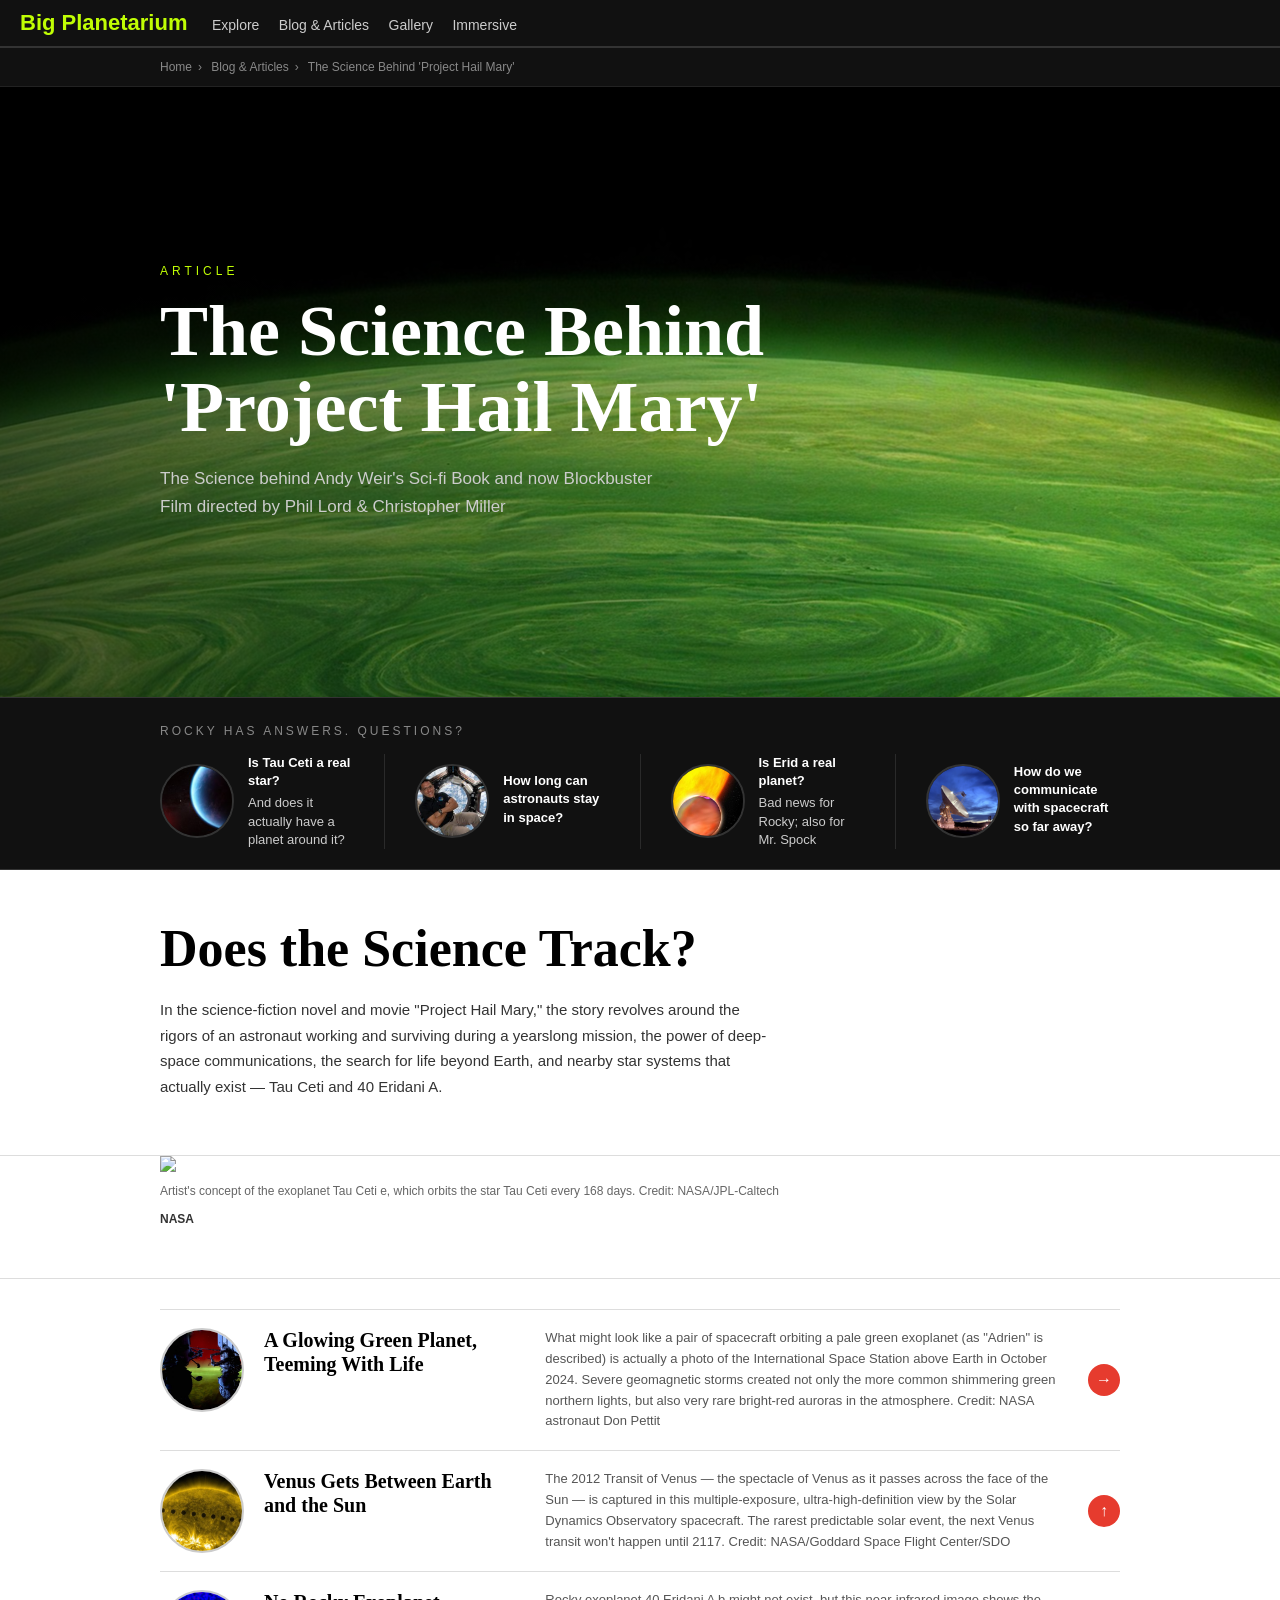
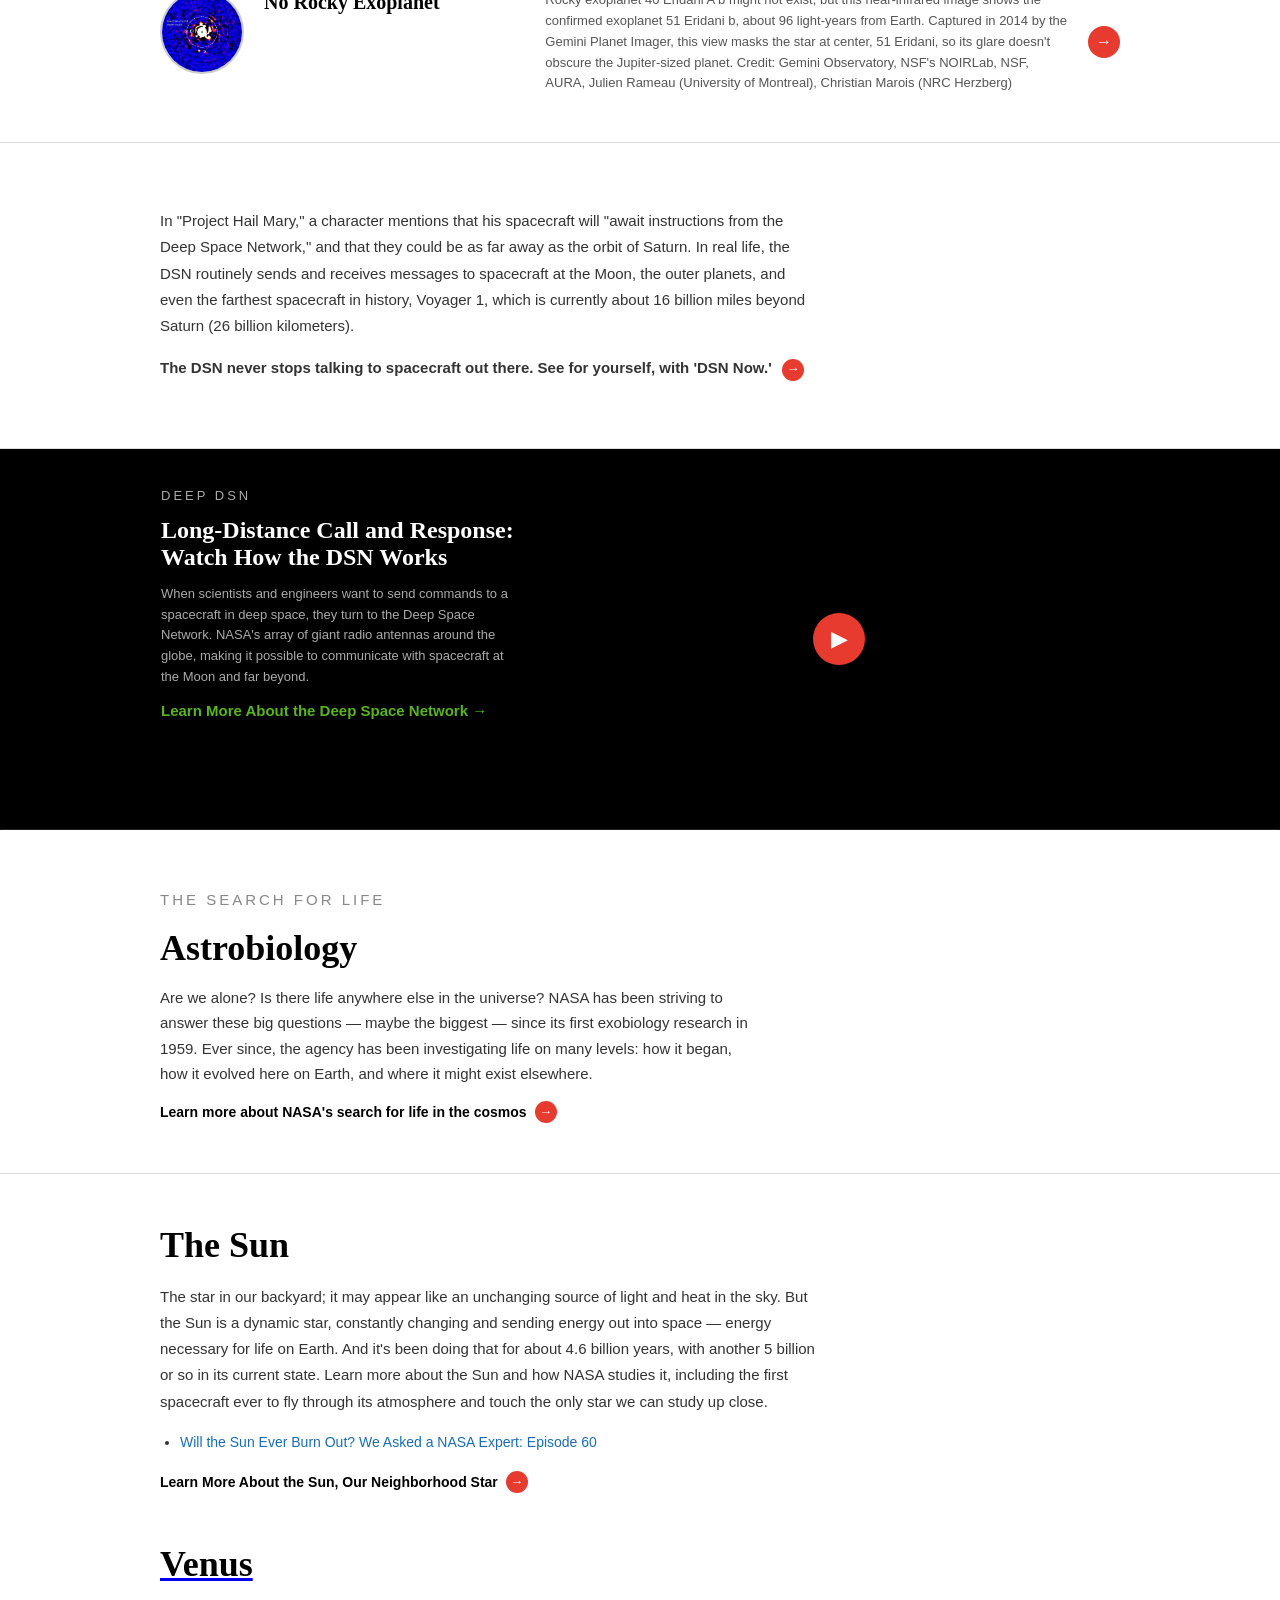
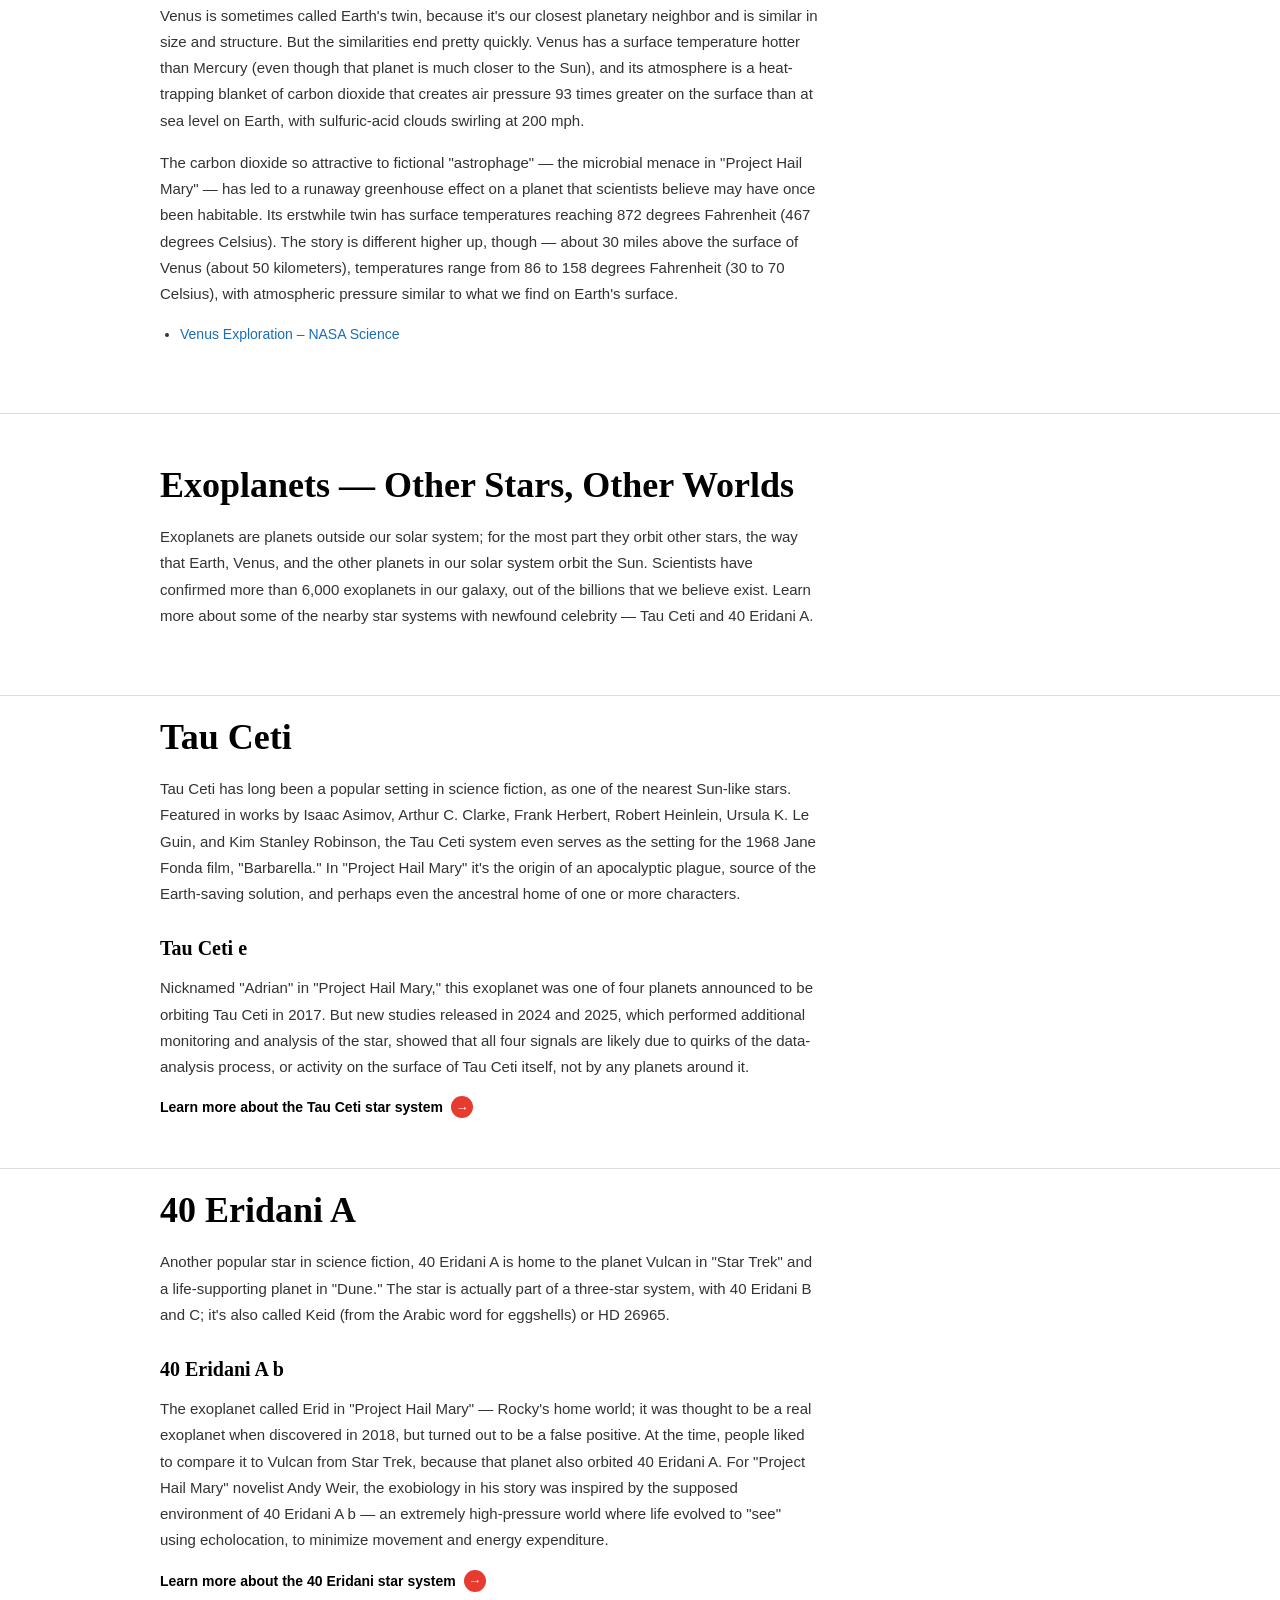
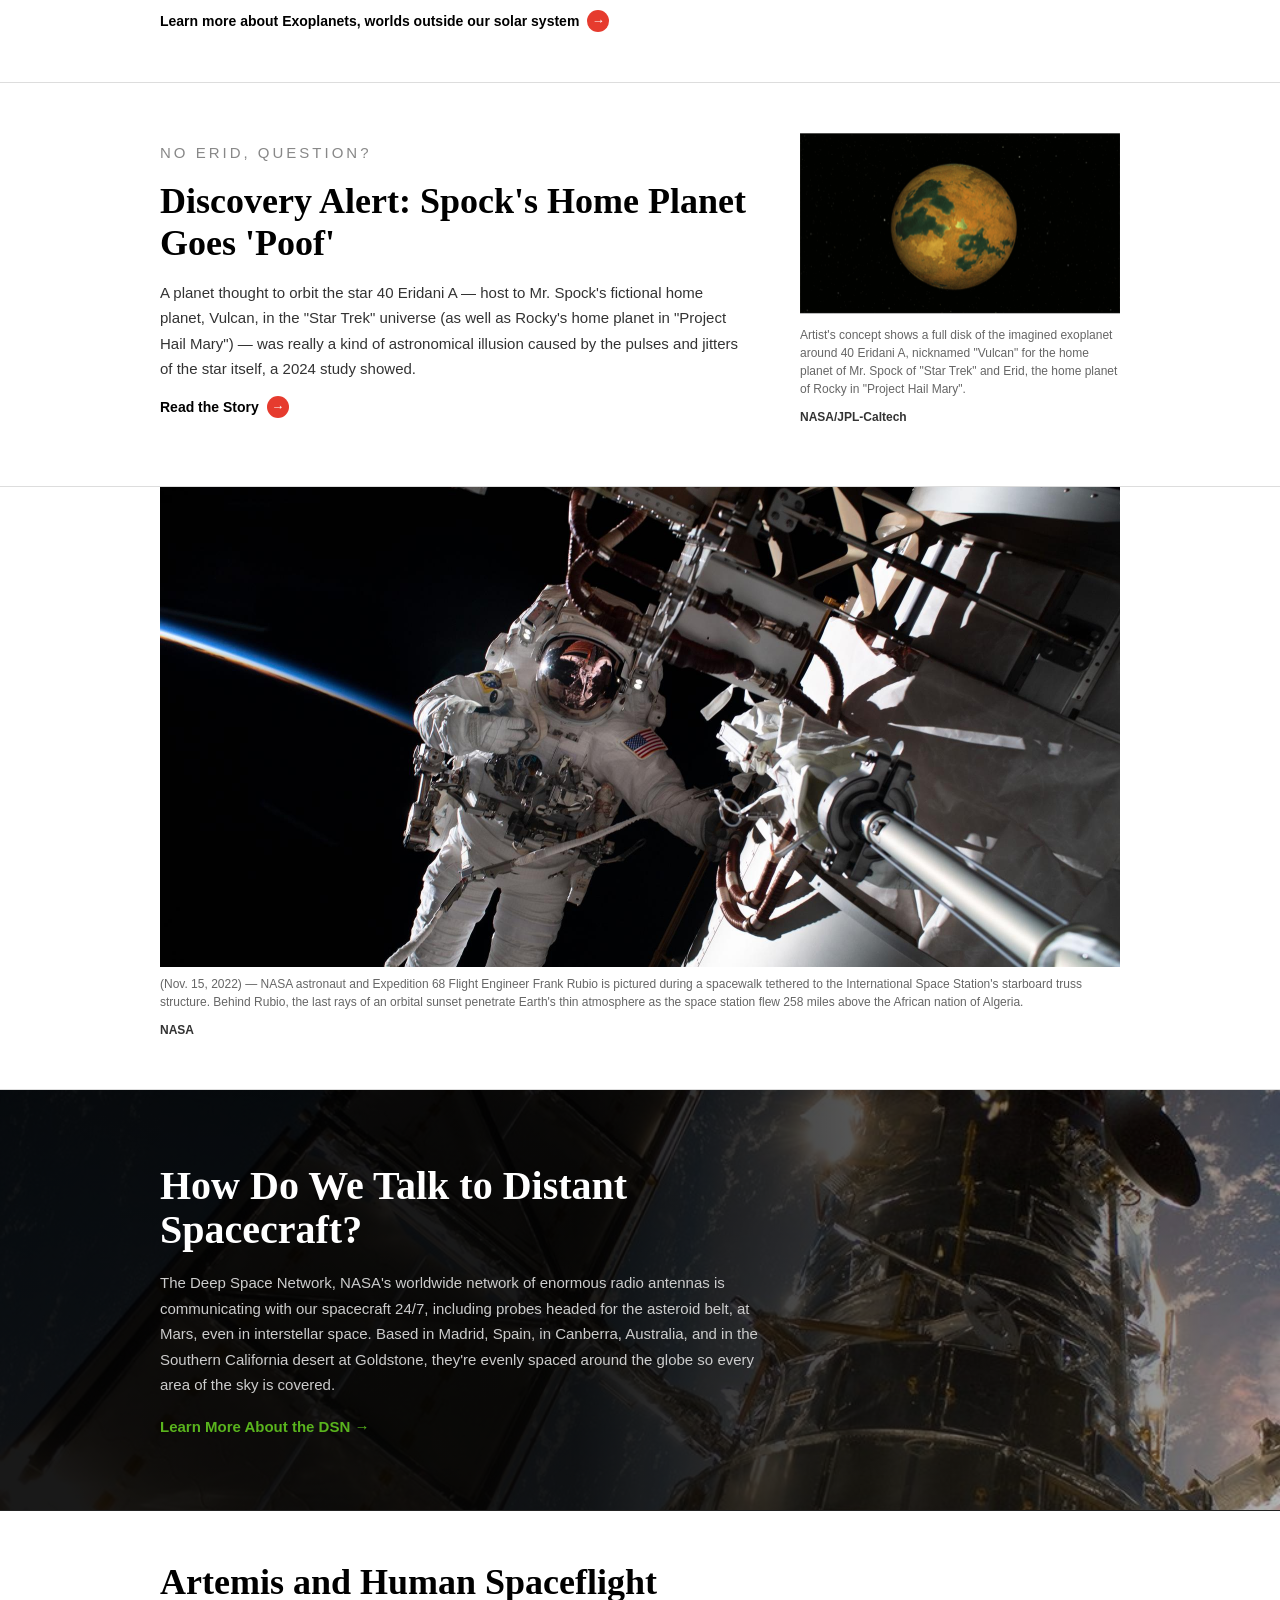
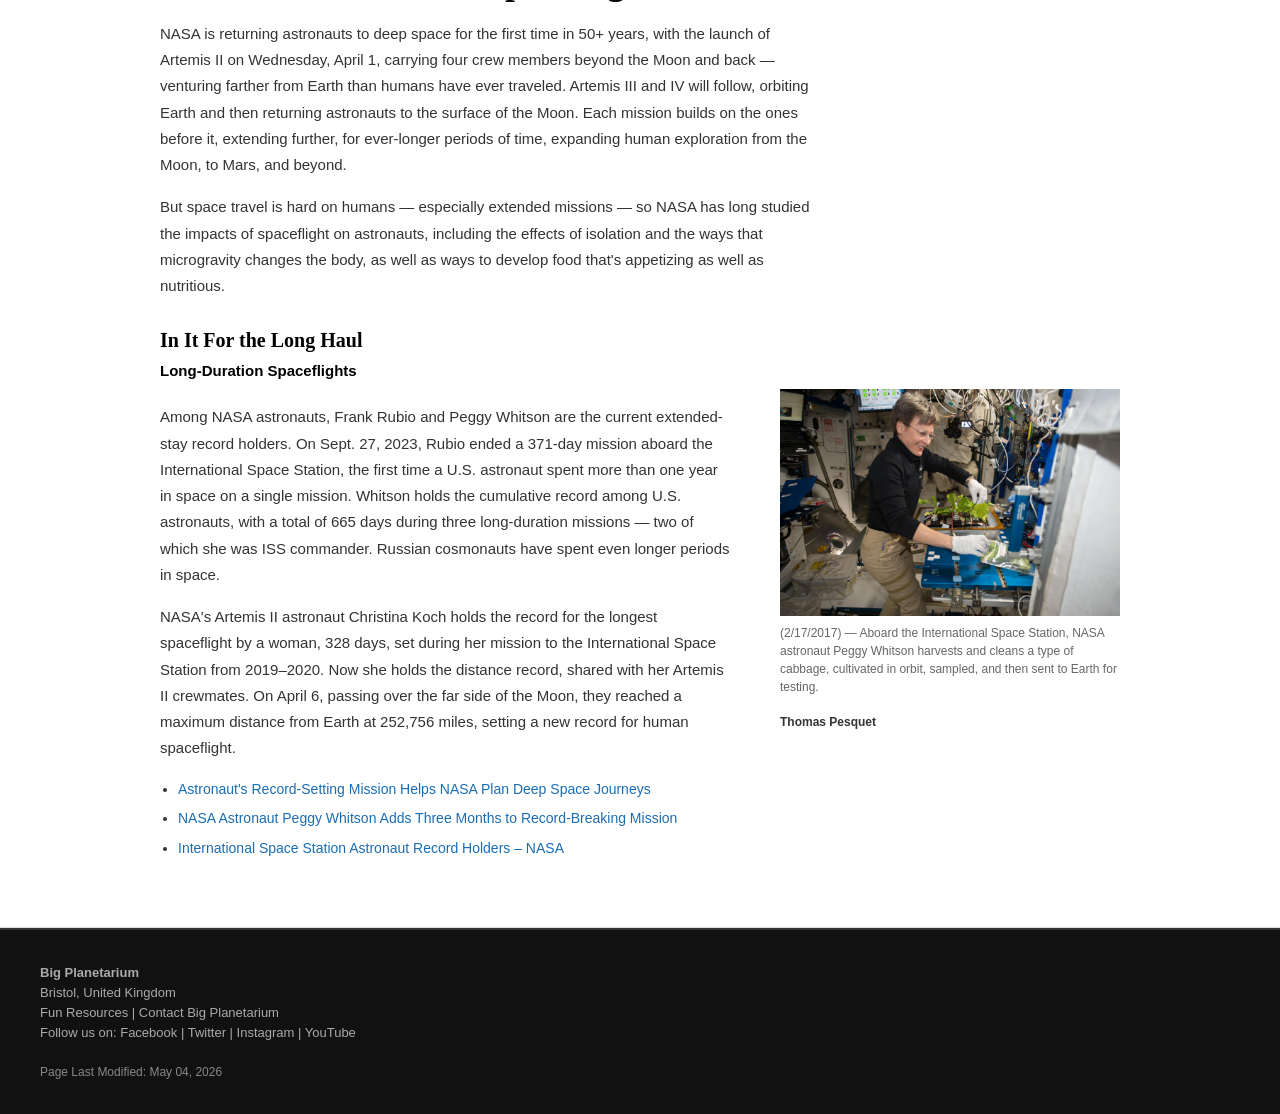
==== commit 173d4906: "finalizing touches" ====
--- a/tau-ceti.html
+++ b/tau-ceti.html
@@ -898,7 +898,6 @@
 
 </main>
 
-<!-- footer -->
 <footer>
     <div class="footer">
         <p><b>Big Planetarium</b></p>
--- a/style.css
+++ b/style.css
@@ -222,7 +222,7 @@
                               rgba(0, 0, 0, 0.0));
     position: relative;
     overflow: hidden;
-    padding: 100px 160px;        /* match left margin to topics section */
+    padding: 100px 160px;        
     color: white;
     border-bottom: 1px solid #333;
     height: 40vh;
@@ -269,7 +269,7 @@
 .facts-strip {
     background-color: #1a1a1a;
     padding: 30px 160px;
-    border-bottom: 1px solid #333;
+    border-bottom: 0px solid #333;
     color: #fff;
 }
 
@@ -297,7 +297,7 @@
 .facts-inner {
     display: flex;
     flex-direction: row;
-    gap: 0;
+    gap: 0px;
 }
 
 .fact-item {
